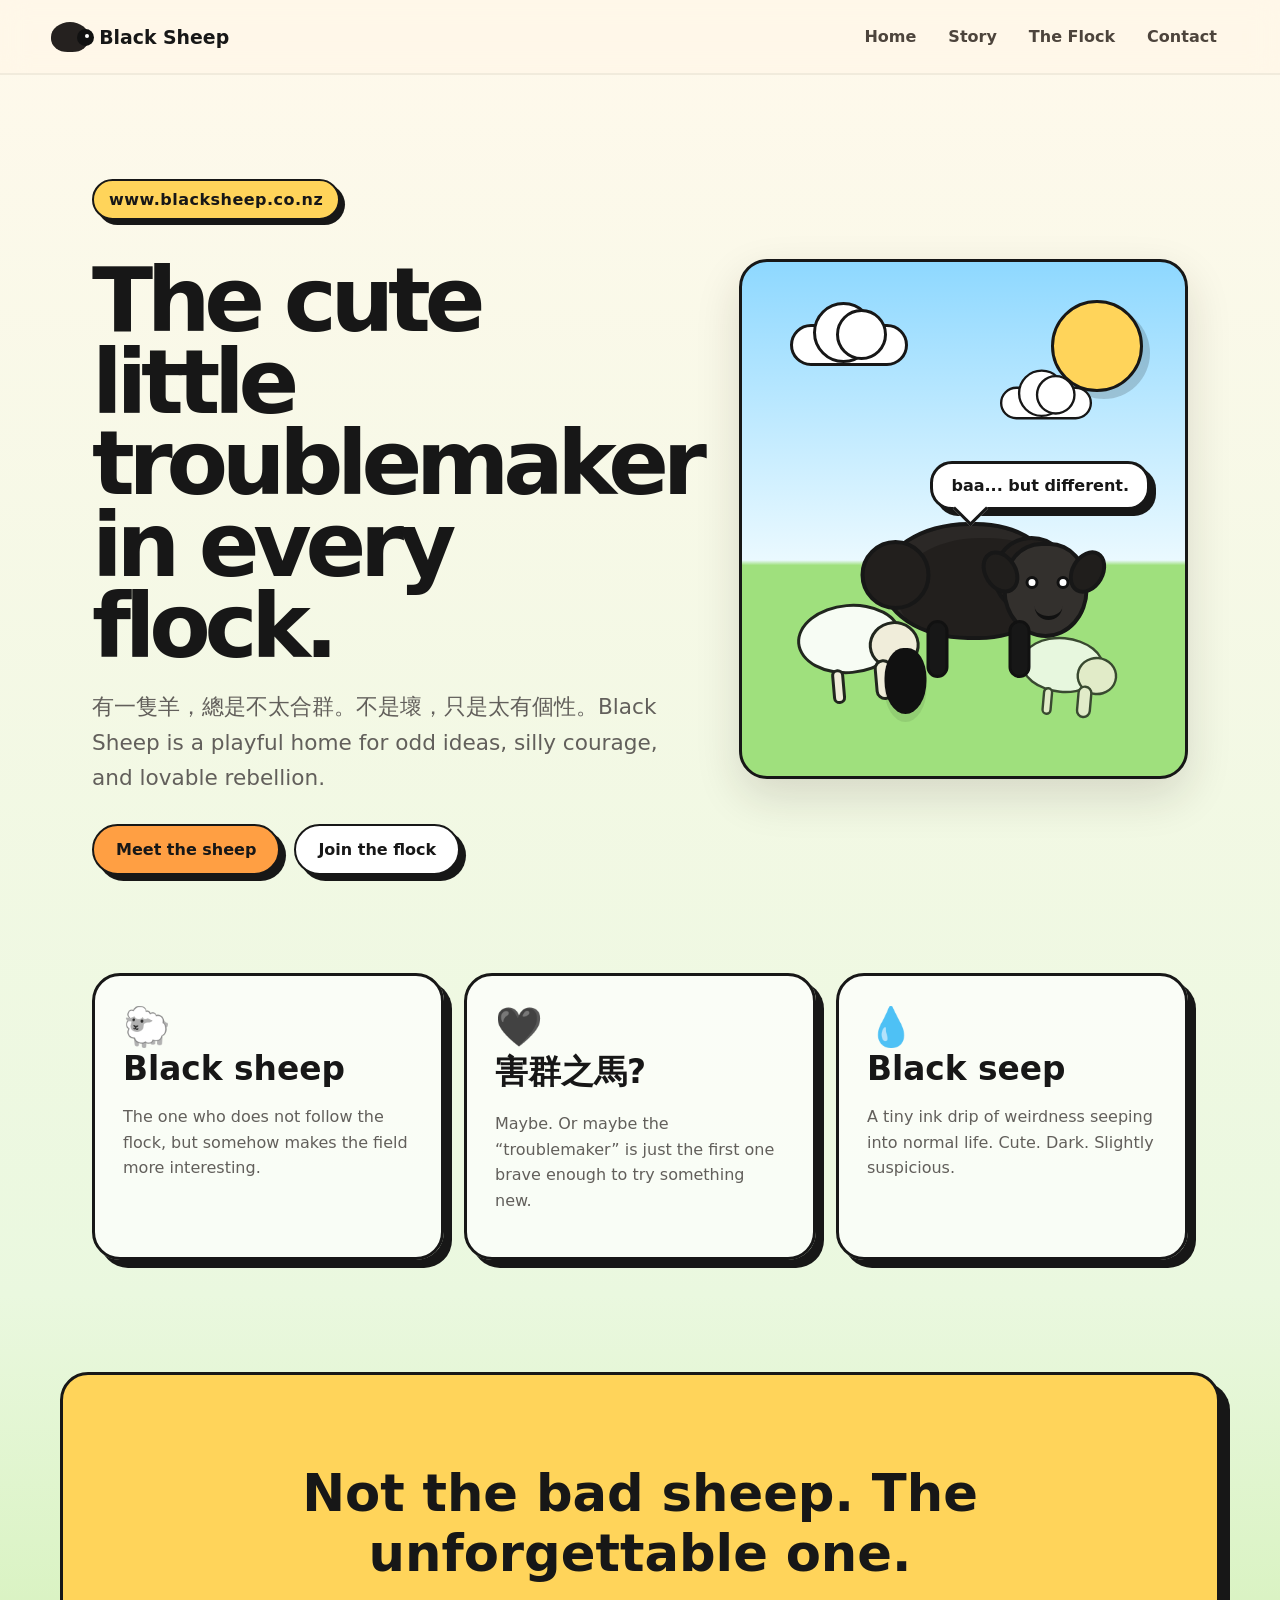
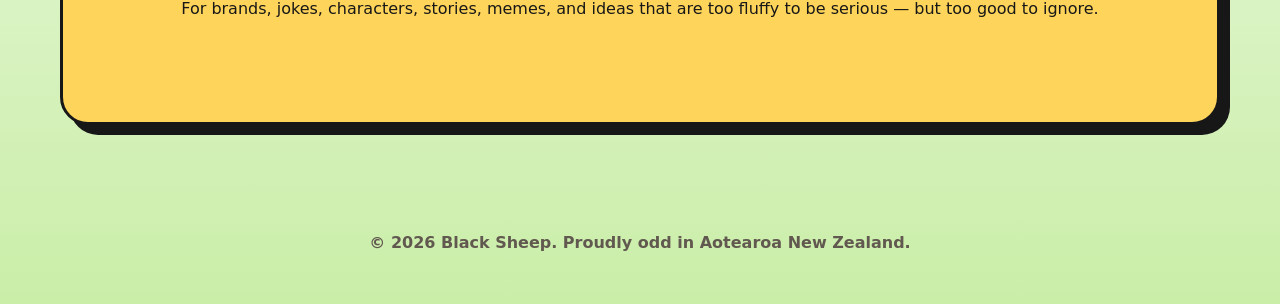
==== index.html @ a2f7b1ea "Add files via upload" ====
<!doctype html>
<html lang="en-NZ">
<head>
  <meta charset="utf-8" />
  <meta name="viewport" content="width=device-width, initial-scale=1" />
  <title>Black Sheep | Cute, Funny & Proudly Different</title>
  <meta name="description" content="Black Sheep is a cute, funny static website built around the black sheep metaphor: proudly different, slightly naughty, and impossible to ignore." />
  <link rel="canonical" href="https://www.blacksheep.co.nz/" />
  <meta property="og:title" content="Black Sheep | Proudly Different" />
  <meta property="og:description" content="A cute cartoon site about being the lovable black sheep — 有害群之馬的隱喻, but in the best way." />
  <meta property="og:type" content="website" />
  <meta property="og:url" content="https://www.blacksheep.co.nz/" />
  <link rel="stylesheet" href="assets/styles.css" />
</head>
<body>
  <header class="site-header">
    <a class="brand" href="index.html" aria-label="Black Sheep home">
      <span class="mini-sheep" aria-hidden="true"><span></span></span>
      <strong>Black Sheep</strong>
    </a>
    <nav aria-label="Main navigation">
      <a href="index.html">Home</a>
      <a href="story.html">Story</a>
      <a href="flock.html">The Flock</a>
      <a href="contact.html">Contact</a>
    </nav>
  </header>

  <main>
    <section class="hero section-wrap">
      <div class="hero-copy">
        <p class="eyebrow">www.blacksheep.co.nz</p>
        <h1>The cute little troublemaker in every flock.</h1>
        <p class="lead">有一隻羊，總是不太合群。不是壞，只是太有個性。Black Sheep is a playful home for odd ideas, silly courage, and lovable rebellion.</p>
        <div class="hero-actions">
          <a class="button primary" href="story.html">Meet the sheep</a>
          <a class="button ghost" href="flock.html">Join the flock</a>
        </div>
      </div>
      <div class="hero-art" role="img" aria-label="A cute black cartoon sheep standing proudly away from white sheep">
        <div class="sun"></div>
        <div class="cloud c1"></div>
        <div class="cloud c2"></div>
        <div class="white-sheep s1"><i></i></div>
        <div class="white-sheep s2"><i></i></div>
        <div class="black-sheep">
          <div class="wool"></div>
          <div class="face"></div>
          <div class="ear left"></div>
          <div class="ear right"></div>
          <div class="eye left"></div>
          <div class="eye right"></div>
          <div class="smile"></div>
          <div class="leg l1"></div>
          <div class="leg l2"></div>
          <div class="seep"></div>
        </div>
        <p class="speech">baa... but different.</p>
      </div>
    </section>

    <section class="section-wrap cards">
      <article class="card">
        <span class="card-icon">🐑</span>
        <h2>Black sheep</h2>
        <p>The one who does not follow the flock, but somehow makes the field more interesting.</p>
      </article>
      <article class="card">
        <span class="card-icon">🖤</span>
        <h2>害群之馬?</h2>
        <p>Maybe. Or maybe the “troublemaker” is just the first one brave enough to try something new.</p>
      </article>
      <article class="card">
        <span class="card-icon">💧</span>
        <h2>Black seep</h2>
        <p>A tiny ink drip of weirdness seeping into normal life. Cute. Dark. Slightly suspicious.</p>
      </article>
    </section>

    <section class="banner section-wrap">
      <h2>Not the bad sheep. The unforgettable one.</h2>
      <p>For brands, jokes, characters, stories, memes, and ideas that are too fluffy to be serious — but too good to ignore.</p>
    </section>
  </main>

  <footer>
    <p>© <span id="year"></span> Black Sheep. Proudly odd in Aotearoa New Zealand.</p>
  </footer>
  <script src="assets/script.js"></script>
</body>
</html>
---- assets/styles.css ----
:root{
  --ink:#171717; --muted:#625f5b; --cream:#fff7e8; --yellow:#ffd45a; --orange:#ff9f43;
  --green:#93d38a; --grass:#b7e69d; --white:#fff; --soft:#f5ead7; --black:#25211f;
  --shadow:0 18px 45px rgba(39,31,22,.14); --radius:28px;
}
*{box-sizing:border-box} body{margin:0;font-family:ui-rounded,"Avenir Next",system-ui,-apple-system,BlinkMacSystemFont,"Segoe UI",sans-serif;background:linear-gradient(#fff9ec,#eaf8df 68%,#caeea8);color:var(--ink);}
a{color:inherit;text-decoration:none}.site-header{position:sticky;top:0;z-index:10;display:flex;justify-content:space-between;align-items:center;gap:20px;padding:18px clamp(18px,4vw,56px);background:rgba(255,247,232,.86);backdrop-filter:blur(14px);border-bottom:2px solid rgba(23,23,23,.06)}
.brand{display:flex;align-items:center;gap:10px;font-size:1.18rem}.mini-sheep{width:38px;height:30px;background:var(--black);border-radius:50% 50% 44% 44%;display:inline-block;position:relative}.mini-sheep span{position:absolute;right:-5px;top:7px;width:17px;height:17px;background:#111;border-radius:50%}.mini-sheep:after{content:"";position:absolute;right:0;top:12px;width:4px;height:4px;background:white;border-radius:50%}
nav{display:flex;gap:8px;flex-wrap:wrap;justify-content:flex-end}nav a{padding:9px 12px;border-radius:999px;font-weight:700;color:#4d443c}nav a:hover{background:var(--yellow)}
.section-wrap{max-width:1160px;margin:0 auto;padding:clamp(42px,7vw,88px) clamp(18px,4vw,32px)}.hero{display:grid;grid-template-columns:1fr 1.05fr;align-items:center;gap:38px;min-height:75vh}.eyebrow{display:inline-block;background:var(--yellow);padding:9px 15px;border:2px solid var(--ink);border-radius:999px;font-weight:900;box-shadow:5px 5px 0 var(--ink);letter-spacing:.03em}h1{font-size:clamp(2.8rem,7vw,6.8rem);line-height:.91;margin:24px 0 18px;letter-spacing:-.07em}h2{font-size:clamp(1.4rem,3vw,2.05rem);margin:0 0 10px}.lead{font-size:clamp(1.1rem,2vw,1.35rem);line-height:1.65;color:var(--muted);max-width:680px}.hero-actions{display:flex;gap:14px;flex-wrap:wrap;margin-top:28px}.button{border:2px solid var(--ink);border-radius:999px;padding:14px 22px;font-weight:900;box-shadow:6px 6px 0 var(--ink);transition:.18s}.button:hover{transform:translate(2px,2px);box-shadow:3px 3px 0 var(--ink)}.primary{background:var(--orange)}.ghost{background:var(--white)}
.hero-art{position:relative;min-height:520px;background:linear-gradient(#8ed8ff,#eaf9ff 58%,#9fe07d 59%);border:3px solid var(--ink);border-radius:var(--radius);overflow:hidden;box-shadow:var(--shadow)}.sun{position:absolute;right:42px;top:38px;width:92px;height:92px;background:var(--yellow);border:3px solid var(--ink);border-radius:50%;box-shadow:7px 7px 0 rgba(23,23,23,.18)}.cloud,.cloud:before,.cloud:after{position:absolute;background:#fff;border:3px solid var(--ink);border-radius:999px}.cloud{width:118px;height:42px}.cloud:before{content:"";width:55px;height:55px;left:20px;top:-25px}.cloud:after{content:"";width:45px;height:45px;right:18px;top:-18px}.c1{left:48px;top:62px}.c2{left:245px;top:120px;transform:scale(.78)}
.black-sheep{position:absolute;left:50%;bottom:82px;transform:translateX(-45%);width:250px;height:210px;animation:bob 3s ease-in-out infinite}.wool{position:absolute;left:30px;top:38px;width:175px;height:118px;background:#221f1d;border:4px solid var(--ink);border-radius:55% 50% 48% 55%;box-shadow:inset 12px 12px 0 rgba(255,255,255,.04)}.wool:before,.wool:after{content:"";position:absolute;background:#221f1d;border:4px solid var(--ink);border-radius:50%}.wool:before{width:62px;height:62px;left:-24px;top:14px}.wool:after{width:70px;height:70px;right:-19px;top:10px}.face{position:absolute;right:12px;top:58px;width:86px;height:96px;background:#33302d;border:4px solid var(--ink);border-radius:45% 45% 50% 50%}.ear{position:absolute;width:34px;height:46px;background:#201e1c;border:4px solid var(--ink);border-radius:50%;top:65px}.ear.left{right:83px;transform:rotate(-32deg)}.ear.right{right:-4px;transform:rotate(30deg)}.eye{position:absolute;width:13px;height:13px;background:white;border:3px solid #111;border-radius:50%;top:92px}.eye.left{right:62px}.eye.right{right:31px}.smile{position:absolute;right:38px;top:122px;width:28px;height:14px;border-bottom:4px solid #111;border-radius:0 0 999px 999px}.leg{position:absolute;bottom:16px;width:22px;height:58px;background:#171717;border:3px solid #111;border-radius:999px}.l1{left:76px}.l2{left:158px}.seep{position:absolute;left:34px;bottom:-20px;width:42px;height:66px;background:#111;border-radius:50% 50% 55% 55%;filter:drop-shadow(0 8px 0 rgba(0,0,0,.08));animation:drip 2.5s ease-in-out infinite}.speech{position:absolute;right:35px;bottom:250px;background:white;border:3px solid var(--ink);border-radius:22px;padding:12px 18px;font-weight:900;box-shadow:6px 6px 0 var(--ink)}.speech:after{content:"";position:absolute;bottom:-14px;left:25px;width:22px;height:22px;background:white;border-right:3px solid var(--ink);border-bottom:3px solid var(--ink);transform:rotate(45deg)}
.white-sheep{position:absolute;bottom:102px;width:105px;height:70px;background:white;border:3px solid var(--ink);border-radius:50%;opacity:.92}.white-sheep:before{content:"";position:absolute;right:-20px;top:18px;width:45px;height:42px;background:#f7efe2;border:3px solid var(--ink);border-radius:50%}.white-sheep i,.white-sheep i:before{position:absolute;bottom:-32px;width:13px;height:35px;background:#f7efe2;border:3px solid var(--ink);border-radius:99px;content:""}.white-sheep i{left:28px}.white-sheep i:before{left:40px;bottom:-3px}.s1{left:55px;transform:rotate(-5deg)}.s2{right:70px;bottom:76px;transform:scale(.8) rotate(5deg);opacity:.75}
.cards{display:grid;grid-template-columns:repeat(3,1fr);gap:20px;padding-top:10px}.card,.panel,.profile,.contact-form{background:rgba(255,255,255,.72);border:3px solid var(--ink);border-radius:var(--radius);padding:28px;box-shadow:8px 8px 0 var(--ink)}.card-icon{font-size:2.4rem}.card p,.panel p,.profile p{color:var(--muted);line-height:1.6}.banner{margin-top:24px;margin-bottom:56px;background:var(--yellow);border:3px solid var(--ink);border-radius:var(--radius);box-shadow:10px 10px 0 var(--ink);text-align:center}.banner h2{font-size:clamp(2rem,4vw,3.8rem)}.page{min-height:70vh}.story-grid{display:grid;grid-template-columns:1fr 1fr;gap:22px}.wide{grid-column:1/-1}.dark-panel{background:#222;color:white}.dark-panel p{color:#eadfcb}.flock-grid{display:grid;grid-template-columns:repeat(4,1fr);gap:18px}.profile{text-align:center}.profile.black{background:#222;color:white}.profile.black p{color:#eee}.avatar{font-size:3.4rem;margin-bottom:12px}.contact-page{max-width:820px}.contact-form{display:grid;gap:18px;background:white}.contact-form label{font-weight:900;display:grid;gap:7px}.contact-form input,.contact-form textarea{width:100%;border:2px solid var(--ink);border-radius:16px;padding:13px 14px;font:inherit;background:#fffaf0}button{cursor:pointer;justify-self:start}footer{text-align:center;padding:36px 18px;color:#61584f;font-weight:700}
@keyframes bob{0%,100%{transform:translateX(-45%) translateY(0)}50%{transform:translateX(-45%) translateY(-10px)}}@keyframes drip{0%,100%{transform:scaleY(.85)}50%{transform:scaleY(1.05)}}
@media(max-width:860px){.hero{grid-template-columns:1fr}.hero-art{min-height:430px}nav{font-size:.92rem}.cards,.story-grid,.flock-grid{grid-template-columns:1fr}h1{letter-spacing:-.05em}.wide{grid-column:auto}.site-header{align-items:flex-start;flex-direction:column}}
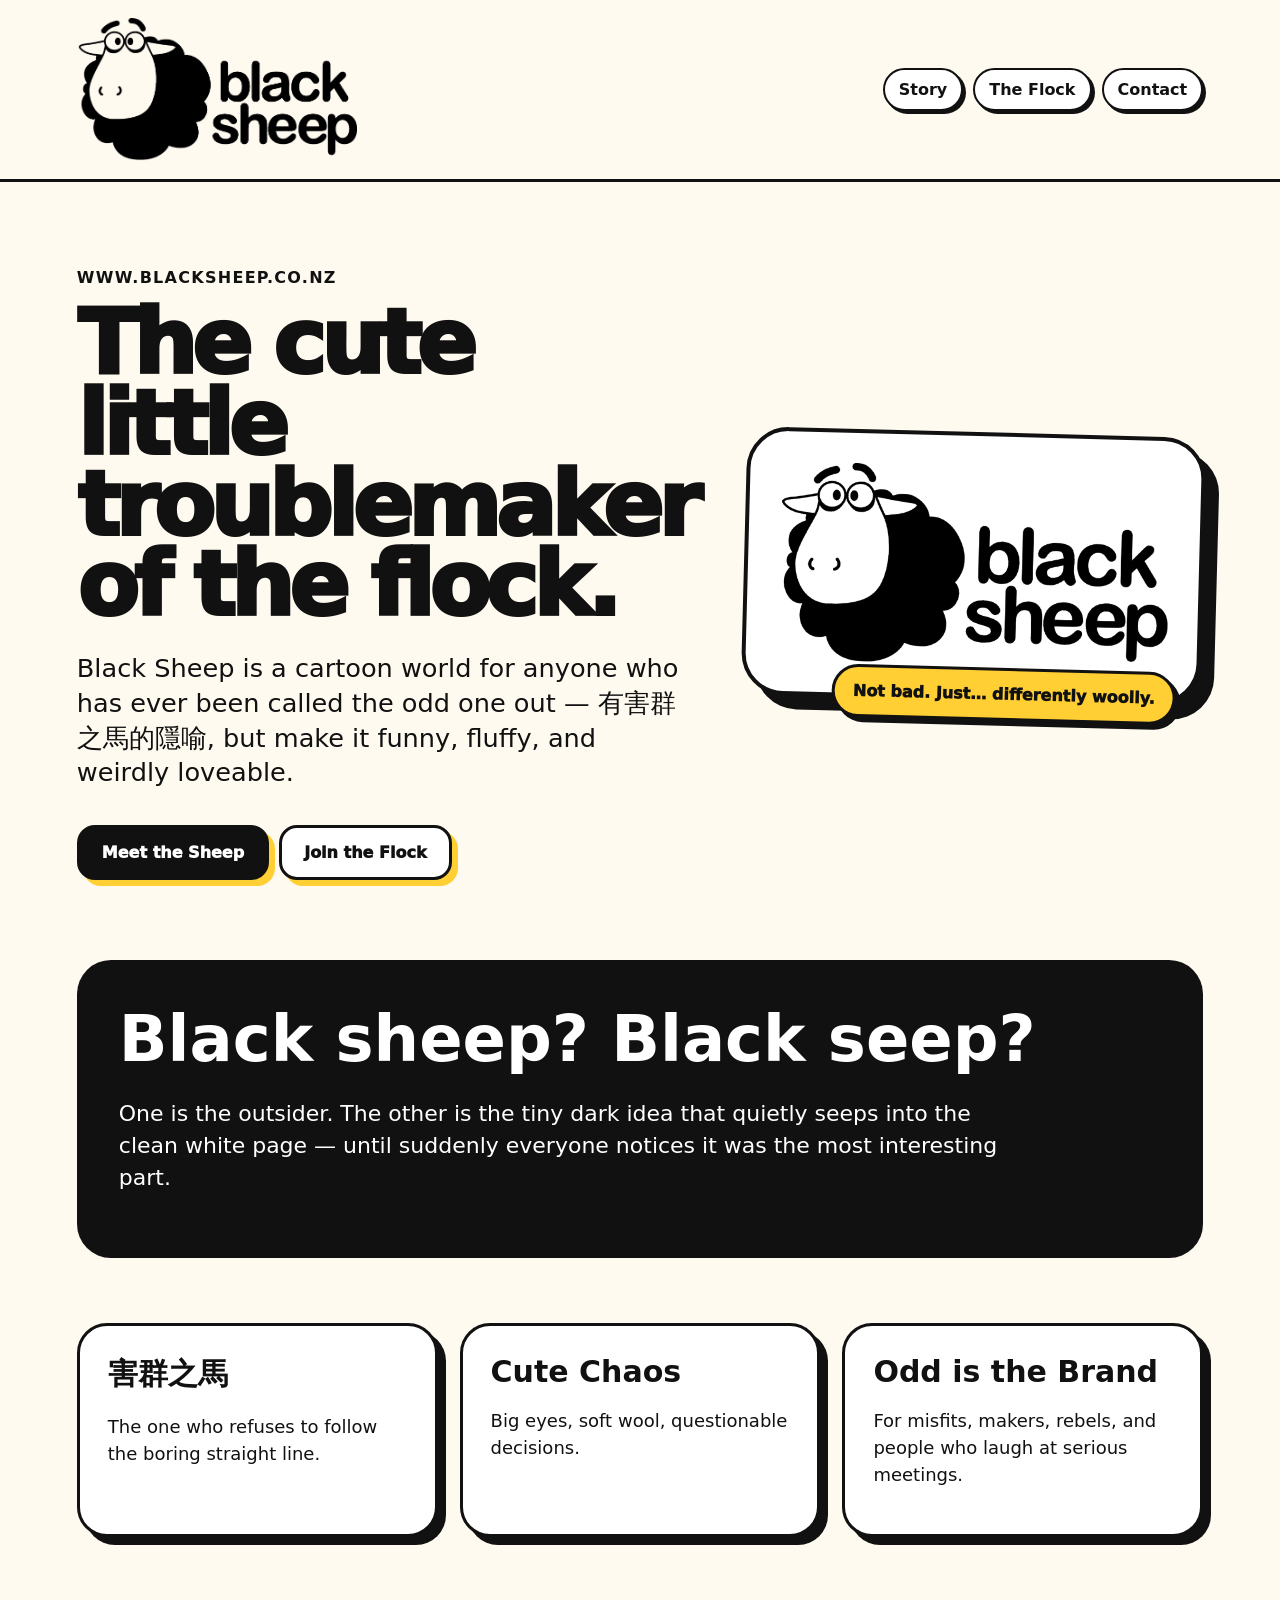
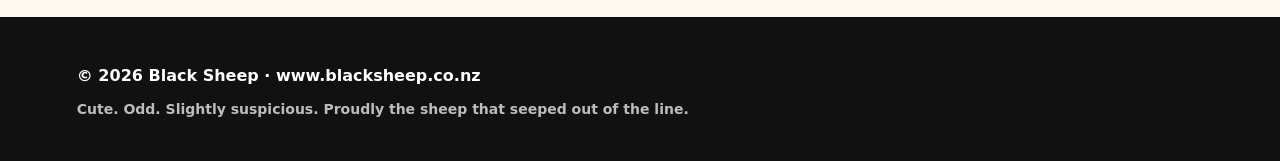
==== commit 6248892c: "Add files via upload" ====
--- a/index.html
+++ b/index.html
@@ -1,91 +1,14 @@
-<!doctype html>
-<html lang="en-NZ">
-<head>
-  <meta charset="utf-8" />
-  <meta name="viewport" content="width=device-width, initial-scale=1" />
-  <title>Black Sheep | Cute, Funny & Proudly Different</title>
-  <meta name="description" content="Black Sheep is a cute, funny static website built around the black sheep metaphor: proudly different, slightly naughty, and impossible to ignore." />
-  <link rel="canonical" href="https://www.blacksheep.co.nz/" />
-  <meta property="og:title" content="Black Sheep | Proudly Different" />
-  <meta property="og:description" content="A cute cartoon site about being the lovable black sheep — 有害群之馬的隱喻, but in the best way." />
-  <meta property="og:type" content="website" />
-  <meta property="og:url" content="https://www.blacksheep.co.nz/" />
-  <link rel="stylesheet" href="assets/styles.css" />
-</head>
-<body>
-  <header class="site-header">
-    <a class="brand" href="index.html" aria-label="Black Sheep home">
-      <span class="mini-sheep" aria-hidden="true"><span></span></span>
-      <strong>Black Sheep</strong>
-    </a>
-    <nav aria-label="Main navigation">
-      <a href="index.html">Home</a>
-      <a href="story.html">Story</a>
-      <a href="flock.html">The Flock</a>
-      <a href="contact.html">Contact</a>
-    </nav>
-  </header>
-
-  <main>
-    <section class="hero section-wrap">
-      <div class="hero-copy">
-        <p class="eyebrow">www.blacksheep.co.nz</p>
-        <h1>The cute little troublemaker in every flock.</h1>
-        <p class="lead">有一隻羊，總是不太合群。不是壞，只是太有個性。Black Sheep is a playful home for odd ideas, silly courage, and lovable rebellion.</p>
-        <div class="hero-actions">
-          <a class="button primary" href="story.html">Meet the sheep</a>
-          <a class="button ghost" href="flock.html">Join the flock</a>
-        </div>
-      </div>
-      <div class="hero-art" role="img" aria-label="A cute black cartoon sheep standing proudly away from white sheep">
-        <div class="sun"></div>
-        <div class="cloud c1"></div>
-        <div class="cloud c2"></div>
-        <div class="white-sheep s1"><i></i></div>
-        <div class="white-sheep s2"><i></i></div>
-        <div class="black-sheep">
-          <div class="wool"></div>
-          <div class="face"></div>
-          <div class="ear left"></div>
-          <div class="ear right"></div>
-          <div class="eye left"></div>
-          <div class="eye right"></div>
-          <div class="smile"></div>
-          <div class="leg l1"></div>
-          <div class="leg l2"></div>
-          <div class="seep"></div>
-        </div>
-        <p class="speech">baa... but different.</p>
-      </div>
-    </section>
-
-    <section class="section-wrap cards">
-      <article class="card">
-        <span class="card-icon">🐑</span>
-        <h2>Black sheep</h2>
-        <p>The one who does not follow the flock, but somehow makes the field more interesting.</p>
-      </article>
-      <article class="card">
-        <span class="card-icon">🖤</span>
-        <h2>害群之馬?</h2>
-        <p>Maybe. Or maybe the “troublemaker” is just the first one brave enough to try something new.</p>
-      </article>
-      <article class="card">
-        <span class="card-icon">💧</span>
-        <h2>Black seep</h2>
-        <p>A tiny ink drip of weirdness seeping into normal life. Cute. Dark. Slightly suspicious.</p>
-      </article>
-    </section>
-
-    <section class="banner section-wrap">
-      <h2>Not the bad sheep. The unforgettable one.</h2>
-      <p>For brands, jokes, characters, stories, memes, and ideas that are too fluffy to be serious — but too good to ignore.</p>
-    </section>
-  </main>
-
-  <footer>
-    <p>© <span id="year"></span> Black Sheep. Proudly odd in Aotearoa New Zealand.</p>
-  </footer>
-  <script src="assets/script.js"></script>
-</body>
-</html>
+<!doctype html><html lang="en-NZ"><head><meta charset="utf-8"><meta name="viewport" content="width=device-width,initial-scale=1"><title>Home | Black Sheep</title><meta name="description" content="A cute funny cartoon Black Sheep website with black sheep and black seep metaphors."><link rel="icon" href="assets/favicon.png"><link rel="stylesheet" href="assets/styles.css"></head><body><header class="site-header">
+  <a class="brand" href="index.html" aria-label="Black Sheep home"><img src="assets/black-sheep-logo.png" alt="Black Sheep logo"></a>
+  <nav><a href="story.html">Story</a><a href="flock.html">The Flock</a><a href="contact.html">Contact</a></nav>
+</header><main><section class="hero">
+  <div class="hero-copy">
+    <p class="eyebrow">www.blacksheep.co.nz</p>
+    <h1>The cute little troublemaker of the flock.</h1>
+    <p class="lead">Black Sheep is a cartoon world for anyone who has ever been called the odd one out — 有害群之馬的隱喻, but make it funny, fluffy, and weirdly loveable.</p>
+    <div class="cta-row"><a class="button" href="story.html">Meet the Sheep</a><a class="button ghost" href="flock.html">Join the Flock</a></div>
+  </div>
+  <div class="hero-card"><img src="assets/black-sheep-logo.png" alt="Black Sheep cartoon logo"><div class="bubble">Not bad. Just… differently woolly.</div></div>
+</section>
+<section class="pun-panel"><h2>Black sheep? Black seep?</h2><p>One is the outsider. The other is the tiny dark idea that quietly seeps into the clean white page — until suddenly everyone notices it was the most interesting part.</p></section>
+<section class="cards"><article><h3>害群之馬</h3><p>The one who refuses to follow the boring straight line.</p></article><article><h3>Cute Chaos</h3><p>Big eyes, soft wool, questionable decisions.</p></article><article><h3>Odd is the Brand</h3><p>For misfits, makers, rebels, and people who laugh at serious meetings.</p></article></section></main><footer class="site-footer"><p>© 2026 Black Sheep · www.blacksheep.co.nz</p><p class="tiny">Cute. Odd. Slightly suspicious. Proudly the sheep that seeped out of the line.</p></footer><script src="assets/script.js"></script></body></html>
--- a/assets/styles.css
+++ b/assets/styles.css
@@ -1,16 +1 @@
-:root{
-  --ink:#171717; --muted:#625f5b; --cream:#fff7e8; --yellow:#ffd45a; --orange:#ff9f43;
-  --green:#93d38a; --grass:#b7e69d; --white:#fff; --soft:#f5ead7; --black:#25211f;
-  --shadow:0 18px 45px rgba(39,31,22,.14); --radius:28px;
-}
-*{box-sizing:border-box} body{margin:0;font-family:ui-rounded,"Avenir Next",system-ui,-apple-system,BlinkMacSystemFont,"Segoe UI",sans-serif;background:linear-gradient(#fff9ec,#eaf8df 68%,#caeea8);color:var(--ink);}
-a{color:inherit;text-decoration:none}.site-header{position:sticky;top:0;z-index:10;display:flex;justify-content:space-between;align-items:center;gap:20px;padding:18px clamp(18px,4vw,56px);background:rgba(255,247,232,.86);backdrop-filter:blur(14px);border-bottom:2px solid rgba(23,23,23,.06)}
-.brand{display:flex;align-items:center;gap:10px;font-size:1.18rem}.mini-sheep{width:38px;height:30px;background:var(--black);border-radius:50% 50% 44% 44%;display:inline-block;position:relative}.mini-sheep span{position:absolute;right:-5px;top:7px;width:17px;height:17px;background:#111;border-radius:50%}.mini-sheep:after{content:"";position:absolute;right:0;top:12px;width:4px;height:4px;background:white;border-radius:50%}
-nav{display:flex;gap:8px;flex-wrap:wrap;justify-content:flex-end}nav a{padding:9px 12px;border-radius:999px;font-weight:700;color:#4d443c}nav a:hover{background:var(--yellow)}
-.section-wrap{max-width:1160px;margin:0 auto;padding:clamp(42px,7vw,88px) clamp(18px,4vw,32px)}.hero{display:grid;grid-template-columns:1fr 1.05fr;align-items:center;gap:38px;min-height:75vh}.eyebrow{display:inline-block;background:var(--yellow);padding:9px 15px;border:2px solid var(--ink);border-radius:999px;font-weight:900;box-shadow:5px 5px 0 var(--ink);letter-spacing:.03em}h1{font-size:clamp(2.8rem,7vw,6.8rem);line-height:.91;margin:24px 0 18px;letter-spacing:-.07em}h2{font-size:clamp(1.4rem,3vw,2.05rem);margin:0 0 10px}.lead{font-size:clamp(1.1rem,2vw,1.35rem);line-height:1.65;color:var(--muted);max-width:680px}.hero-actions{display:flex;gap:14px;flex-wrap:wrap;margin-top:28px}.button{border:2px solid var(--ink);border-radius:999px;padding:14px 22px;font-weight:900;box-shadow:6px 6px 0 var(--ink);transition:.18s}.button:hover{transform:translate(2px,2px);box-shadow:3px 3px 0 var(--ink)}.primary{background:var(--orange)}.ghost{background:var(--white)}
-.hero-art{position:relative;min-height:520px;background:linear-gradient(#8ed8ff,#eaf9ff 58%,#9fe07d 59%);border:3px solid var(--ink);border-radius:var(--radius);overflow:hidden;box-shadow:var(--shadow)}.sun{position:absolute;right:42px;top:38px;width:92px;height:92px;background:var(--yellow);border:3px solid var(--ink);border-radius:50%;box-shadow:7px 7px 0 rgba(23,23,23,.18)}.cloud,.cloud:before,.cloud:after{position:absolute;background:#fff;border:3px solid var(--ink);border-radius:999px}.cloud{width:118px;height:42px}.cloud:before{content:"";width:55px;height:55px;left:20px;top:-25px}.cloud:after{content:"";width:45px;height:45px;right:18px;top:-18px}.c1{left:48px;top:62px}.c2{left:245px;top:120px;transform:scale(.78)}
-.black-sheep{position:absolute;left:50%;bottom:82px;transform:translateX(-45%);width:250px;height:210px;animation:bob 3s ease-in-out infinite}.wool{position:absolute;left:30px;top:38px;width:175px;height:118px;background:#221f1d;border:4px solid var(--ink);border-radius:55% 50% 48% 55%;box-shadow:inset 12px 12px 0 rgba(255,255,255,.04)}.wool:before,.wool:after{content:"";position:absolute;background:#221f1d;border:4px solid var(--ink);border-radius:50%}.wool:before{width:62px;height:62px;left:-24px;top:14px}.wool:after{width:70px;height:70px;right:-19px;top:10px}.face{position:absolute;right:12px;top:58px;width:86px;height:96px;background:#33302d;border:4px solid var(--ink);border-radius:45% 45% 50% 50%}.ear{position:absolute;width:34px;height:46px;background:#201e1c;border:4px solid var(--ink);border-radius:50%;top:65px}.ear.left{right:83px;transform:rotate(-32deg)}.ear.right{right:-4px;transform:rotate(30deg)}.eye{position:absolute;width:13px;height:13px;background:white;border:3px solid #111;border-radius:50%;top:92px}.eye.left{right:62px}.eye.right{right:31px}.smile{position:absolute;right:38px;top:122px;width:28px;height:14px;border-bottom:4px solid #111;border-radius:0 0 999px 999px}.leg{position:absolute;bottom:16px;width:22px;height:58px;background:#171717;border:3px solid #111;border-radius:999px}.l1{left:76px}.l2{left:158px}.seep{position:absolute;left:34px;bottom:-20px;width:42px;height:66px;background:#111;border-radius:50% 50% 55% 55%;filter:drop-shadow(0 8px 0 rgba(0,0,0,.08));animation:drip 2.5s ease-in-out infinite}.speech{position:absolute;right:35px;bottom:250px;background:white;border:3px solid var(--ink);border-radius:22px;padding:12px 18px;font-weight:900;box-shadow:6px 6px 0 var(--ink)}.speech:after{content:"";position:absolute;bottom:-14px;left:25px;width:22px;height:22px;background:white;border-right:3px solid var(--ink);border-bottom:3px solid var(--ink);transform:rotate(45deg)}
-.white-sheep{position:absolute;bottom:102px;width:105px;height:70px;background:white;border:3px solid var(--ink);border-radius:50%;opacity:.92}.white-sheep:before{content:"";position:absolute;right:-20px;top:18px;width:45px;height:42px;background:#f7efe2;border:3px solid var(--ink);border-radius:50%}.white-sheep i,.white-sheep i:before{position:absolute;bottom:-32px;width:13px;height:35px;background:#f7efe2;border:3px solid var(--ink);border-radius:99px;content:""}.white-sheep i{left:28px}.white-sheep i:before{left:40px;bottom:-3px}.s1{left:55px;transform:rotate(-5deg)}.s2{right:70px;bottom:76px;transform:scale(.8) rotate(5deg);opacity:.75}
-.cards{display:grid;grid-template-columns:repeat(3,1fr);gap:20px;padding-top:10px}.card,.panel,.profile,.contact-form{background:rgba(255,255,255,.72);border:3px solid var(--ink);border-radius:var(--radius);padding:28px;box-shadow:8px 8px 0 var(--ink)}.card-icon{font-size:2.4rem}.card p,.panel p,.profile p{color:var(--muted);line-height:1.6}.banner{margin-top:24px;margin-bottom:56px;background:var(--yellow);border:3px solid var(--ink);border-radius:var(--radius);box-shadow:10px 10px 0 var(--ink);text-align:center}.banner h2{font-size:clamp(2rem,4vw,3.8rem)}.page{min-height:70vh}.story-grid{display:grid;grid-template-columns:1fr 1fr;gap:22px}.wide{grid-column:1/-1}.dark-panel{background:#222;color:white}.dark-panel p{color:#eadfcb}.flock-grid{display:grid;grid-template-columns:repeat(4,1fr);gap:18px}.profile{text-align:center}.profile.black{background:#222;color:white}.profile.black p{color:#eee}.avatar{font-size:3.4rem;margin-bottom:12px}.contact-page{max-width:820px}.contact-form{display:grid;gap:18px;background:white}.contact-form label{font-weight:900;display:grid;gap:7px}.contact-form input,.contact-form textarea{width:100%;border:2px solid var(--ink);border-radius:16px;padding:13px 14px;font:inherit;background:#fffaf0}button{cursor:pointer;justify-self:start}footer{text-align:center;padding:36px 18px;color:#61584f;font-weight:700}
-@keyframes bob{0%,100%{transform:translateX(-45%) translateY(0)}50%{transform:translateX(-45%) translateY(-10px)}}@keyframes drip{0%,100%{transform:scaleY(.85)}50%{transform:scaleY(1.05)}}
-@media(max-width:860px){.hero{grid-template-columns:1fr}.hero-art{min-height:430px}nav{font-size:.92rem}.cards,.story-grid,.flock-grid{grid-template-columns:1fr}h1{letter-spacing:-.05em}.wide{grid-column:auto}.site-header{align-items:flex-start;flex-direction:column}}
+*{box-sizing:border-box}body{margin:0;font-family:Inter,ui-sans-serif,system-ui,-apple-system,BlinkMacSystemFont,"Segoe UI",sans-serif;background:#fffaf0;color:#111}a{color:inherit}.site-header{position:sticky;top:0;z-index:10;display:flex;justify-content:space-between;align-items:center;padding:18px 6vw;background:rgba(255,250,240,.86);backdrop-filter:blur(10px);border-bottom:3px solid #111}.brand img{width:min(280px,52vw);display:block}nav{display:flex;gap:10px;flex-wrap:wrap}nav a{font-weight:900;text-decoration:none;padding:10px 14px;border:2px solid #111;border-radius:999px;background:#fff;box-shadow:3px 3px 0 #111}main{overflow:hidden}.hero{display:grid;grid-template-columns:1fr 1fr;gap:48px;align-items:center;padding:70px 6vw 50px}.eyebrow{font-weight:900;letter-spacing:.08em;text-transform:uppercase}.hero h1,.subhero h1{font-size:clamp(44px,7vw,96px);line-height:.9;margin:12px 0;font-weight:1000;letter-spacing:-.06em}.lead,.subhero p{font-size:clamp(18px,2vw,26px);line-height:1.35;max-width:760px}.button{display:inline-block;margin:10px 10px 0 0;padding:15px 22px;border:3px solid #111;border-radius:18px;background:#111;color:#fff;text-decoration:none;font-weight:950;box-shadow:6px 6px 0 #ffcf33}.button.ghost{background:#fff;color:#111}.hero-card{position:relative;padding:30px;border:4px solid #111;border-radius:42px;background:#fff;box-shadow:14px 14px 0 #111;transform:rotate(1.5deg)}.hero-card img,.story-grid img,.contact-card img{width:100%;height:auto;display:block}.bubble{position:absolute;right:20px;bottom:-24px;background:#ffcf33;border:3px solid #111;border-radius:999px;padding:14px 18px;font-weight:950;box-shadow:5px 5px 0 #111}.pun-panel{margin:30px 6vw;padding:42px;border-radius:34px;background:#111;color:#fff}.pun-panel h2{font-size:clamp(34px,5vw,68px);margin:0 0 10px}.pun-panel p{font-size:22px;line-height:1.45;max-width:900px}.cards{display:grid;grid-template-columns:repeat(3,1fr);gap:22px;padding:35px 6vw 80px}.cards article,.contact-card,.story-grid{border:3px solid #111;border-radius:30px;background:#fff;padding:28px;box-shadow:8px 8px 0 #111}.cards h3{font-size:30px;margin:0 0 10px}.cards p,.story-grid p,.contact-card p{font-size:18px;line-height:1.5}.subhero{padding:58px 6vw 20px}.story-grid,.contact-card{display:grid;grid-template-columns:1.1fr .9fr;gap:36px;align-items:center;margin:30px 6vw 80px}.story-grid img,.contact-card img{max-width:420px;margin:auto}.flock{padding-top:20px}.site-footer{border-top:3px solid #111;background:#111;color:#fff;padding:30px 6vw;font-weight:800}.tiny{opacity:.72;font-size:14px}@media(max-width:850px){.site-header,.hero,.story-grid,.contact-card{grid-template-columns:1fr;display:grid}.site-header{position:relative}.hero{padding-top:38px}.cards{grid-template-columns:1fr}.hero-card{box-shadow:8px 8px 0 #111}.bubble{position:static;margin-top:16px;display:inline-block}nav a{font-size:14px;padding:8px 10px}}
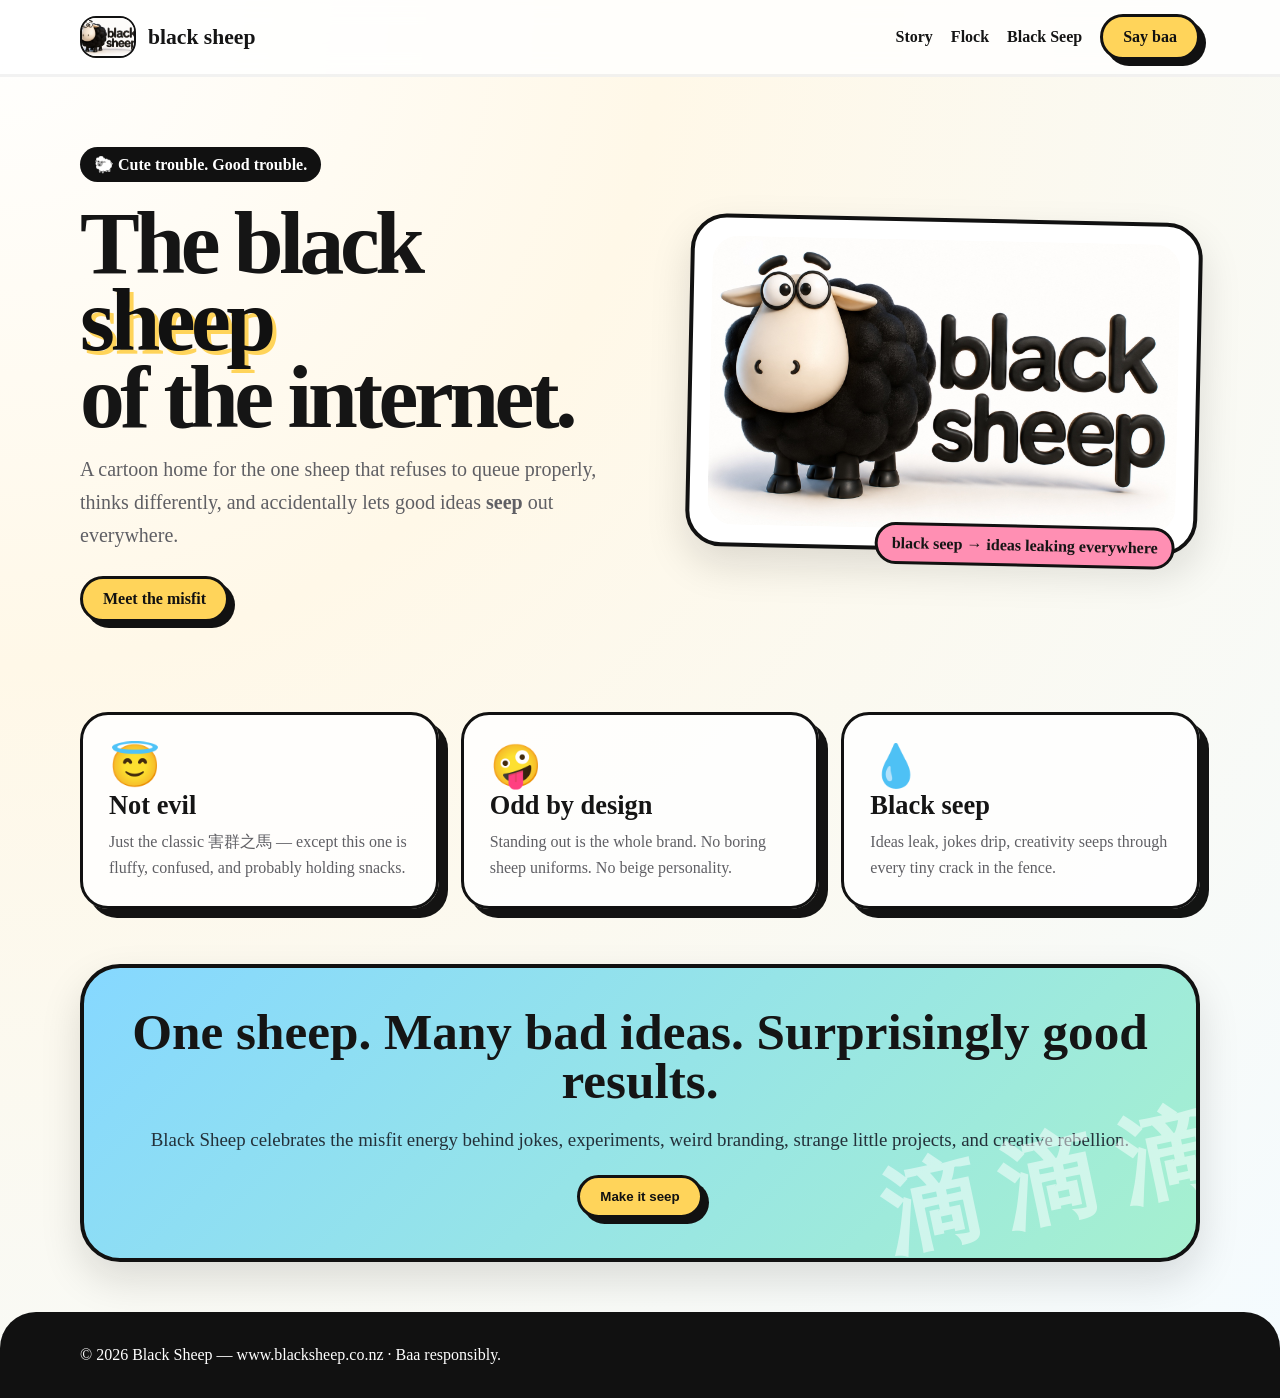
==== commit 2aff5b94: "Add files via upload" ====
--- a/index.html
+++ b/index.html
@@ -1,14 +1 @@
-<!doctype html><html lang="en-NZ"><head><meta charset="utf-8"><meta name="viewport" content="width=device-width,initial-scale=1"><title>Home | Black Sheep</title><meta name="description" content="A cute funny cartoon Black Sheep website with black sheep and black seep metaphors."><link rel="icon" href="assets/favicon.png"><link rel="stylesheet" href="assets/styles.css"></head><body><header class="site-header">
-  <a class="brand" href="index.html" aria-label="Black Sheep home"><img src="assets/black-sheep-logo.png" alt="Black Sheep logo"></a>
-  <nav><a href="story.html">Story</a><a href="flock.html">The Flock</a><a href="contact.html">Contact</a></nav>
-</header><main><section class="hero">
-  <div class="hero-copy">
-    <p class="eyebrow">www.blacksheep.co.nz</p>
-    <h1>The cute little troublemaker of the flock.</h1>
-    <p class="lead">Black Sheep is a cartoon world for anyone who has ever been called the odd one out — 有害群之馬的隱喻, but make it funny, fluffy, and weirdly loveable.</p>
-    <div class="cta-row"><a class="button" href="story.html">Meet the Sheep</a><a class="button ghost" href="flock.html">Join the Flock</a></div>
-  </div>
-  <div class="hero-card"><img src="assets/black-sheep-logo.png" alt="Black Sheep cartoon logo"><div class="bubble">Not bad. Just… differently woolly.</div></div>
-</section>
-<section class="pun-panel"><h2>Black sheep? Black seep?</h2><p>One is the outsider. The other is the tiny dark idea that quietly seeps into the clean white page — until suddenly everyone notices it was the most interesting part.</p></section>
-<section class="cards"><article><h3>害群之馬</h3><p>The one who refuses to follow the boring straight line.</p></article><article><h3>Cute Chaos</h3><p>Big eyes, soft wool, questionable decisions.</p></article><article><h3>Odd is the Brand</h3><p>For misfits, makers, rebels, and people who laugh at serious meetings.</p></article></section></main><footer class="site-footer"><p>© 2026 Black Sheep · www.blacksheep.co.nz</p><p class="tiny">Cute. Odd. Slightly suspicious. Proudly the sheep that seeped out of the line.</p></footer><script src="assets/script.js"></script></body></html>+<!doctype html><html lang="en-NZ"><head><meta charset="utf-8"><meta name="viewport" content="width=device-width,initial-scale=1"><title>Black Sheep | Cute Cartoon Mischief</title><meta name="description" content="Black Sheep is a cute, funny cartoon site for the odd one out, the harmless troublemaker, and ideas that seep out in unexpected ways."><link rel="preconnect" href="https://fonts.googleapis.com"><link rel="preconnect" href="https://fonts.gstatic.com" crossorigin><link href="https://fonts.googleapis.com/css2?family=Baloo+2:wght@600;700;800&family=Nunito:wght@500;700;900&display=swap" rel="stylesheet"><link rel="stylesheet" href="assets/css/style.css"></head><body><header><div class="wrap"><nav><a class="brand" href="index.html"><img src="assets/images/blacksheep-3d.jpeg" alt="Black Sheep logo">black sheep</a><div class="links"><a href="story.html">Story</a><a href="flock.html">Flock</a><a href="seep.html">Black Seep</a><a class="button" href="contact.html">Say baa</a></div></nav></div></header><main class="wrap"><section class="hero"><div><span class="eyebrow">🐑 Cute trouble. Good trouble.</span><h1>The black <span>sheep</span> of the internet.</h1><p>A cartoon home for the one sheep that refuses to queue properly, thinks differently, and accidentally lets good ideas <strong>seep</strong> out everywhere.</p><a class="button" href="story.html">Meet the misfit</a></div><div class="hero-card"><img src="assets/images/blacksheep-3d.jpeg" alt="3D cartoon black sheep mascot and wordmark"></div></section><section class="grid"><article class="card"><div class="icon">😇</div><h3>Not evil</h3><p>Just the classic 害群之馬 — except this one is fluffy, confused, and probably holding snacks.</p></article><article class="card"><div class="icon">🤪</div><h3>Odd by design</h3><p>Standing out is the whole brand. No boring sheep uniforms. No beige personality.</p></article><article class="card"><div class="icon">💧</div><h3>Black seep</h3><p>Ideas leak, jokes drip, creativity seeps through every tiny crack in the fence.</p></article></section><section class="section seep"><h2>One sheep. Many bad ideas. Surprisingly good results.</h2><p>Black Sheep celebrates the misfit energy behind jokes, experiments, weird branding, strange little projects, and creative rebellion.</p><button class="button" data-baa>Make it seep</button></section></main><footer><div class="wrap">© 2026 Black Sheep — www.blacksheep.co.nz · Baa responsibly.</div></footer><script src="assets/js/main.js"></script></body></html>
--- a/assets/css/style.css
+++ b/assets/css/style.css
@@ -0,0 +1 @@
+:root{--ink:#151515;--muted:#5f5f64;--cream:#fff8e8;--white:#fff;--yellow:#ffd45a;--pink:#ff8fb3;--blue:#86d8ff;--mint:#a6f0cf;--shadow:0 18px 40px rgba(18,18,18,.13);--radius:28px}*{box-sizing:border-box}body{margin:0;font-family:Baloo 2, Nunito, system-ui, -apple-system, Segoe UI, sans-serif;color:var(--ink);background:radial-gradient(circle at top left,#fff 0,#fff8e8 35%,#f4fbff 100%);overflow-x:hidden}.wrap{width:min(1120px,92vw);margin:auto}header{position:sticky;top:0;z-index:10;background:rgba(255,255,255,.8);backdrop-filter:blur(14px);border-bottom:3px solid rgba(0,0,0,.05)}nav{display:flex;align-items:center;justify-content:space-between;padding:14px 0}.brand{display:flex;align-items:center;gap:12px;text-decoration:none;color:var(--ink);font-weight:900;font-size:1.35rem}.brand img{width:56px;height:42px;object-fit:cover;border-radius:16px;border:2px solid #111}.links{display:flex;gap:18px;align-items:center}.links a{color:var(--ink);text-decoration:none;font-weight:800}.button,.links .button{display:inline-block;border:3px solid #111;background:var(--yellow);color:#111;border-radius:999px;padding:11px 20px;font-weight:900;text-decoration:none;box-shadow:6px 6px 0 #111;transition:.18s}.button:hover{transform:translate(-2px,-2px);box-shadow:8px 8px 0 #111}.hero{padding:70px 0 35px;display:grid;grid-template-columns:1.05fr .95fr;gap:42px;align-items:center}.eyebrow{display:inline-flex;gap:8px;align-items:center;background:#111;color:#fff;border-radius:999px;padding:8px 14px;font-weight:900}.hero h1{font-size:clamp(3rem,7vw,6.8rem);line-height:.86;margin:22px 0 18px;letter-spacing:-.05em}.hero h1 span{display:block;color:#111;text-shadow:4px 4px 0 var(--yellow)}.hero p{font-size:1.25rem;color:var(--muted);line-height:1.65;margin:0 0 24px}.hero-card{background:#fff;border:4px solid #111;border-radius:36px;padding:18px;box-shadow:var(--shadow);transform:rotate(1.2deg);position:relative}.hero-card:after{content:'black seep → ideas leaking everywhere';position:absolute;right:18px;bottom:-18px;background:var(--pink);border:3px solid #111;border-radius:999px;padding:9px 14px;font-weight:900}.hero-card img{width:100%;display:block;border-radius:26px}.grid{display:grid;grid-template-columns:repeat(3,1fr);gap:22px;padding:55px 0}.card{background:rgba(255,255,255,.86);border:3px solid #111;border-radius:var(--radius);padding:26px;box-shadow:9px 9px 0 rgba(0,0,0,.92)}.card h3{font-size:1.65rem;margin:0 0 8px}.card p{color:var(--muted);line-height:1.6;margin:0}.icon{font-size:2.6rem}.section{padding:55px 0}.split{display:grid;grid-template-columns:.85fr 1.15fr;gap:26px;align-items:center}.bubble{background:#111;color:#fff;border-radius:34px;padding:34px;position:relative}.bubble h2,.section h2{font-size:clamp(2.2rem,4vw,4rem);line-height:.95;margin:0 0 16px}.bubble p{font-size:1.12rem;line-height:1.75;color:#f2f2f2}.list{display:grid;gap:14px}.list div{background:#fff;border:3px solid #111;border-radius:22px;padding:18px;font-weight:850}.seep{background:linear-gradient(135deg,var(--blue),var(--mint));border:4px solid #111;border-radius:40px;padding:40px;text-align:center;box-shadow:var(--shadow);position:relative;overflow:hidden}.seep:before{content:'滴 滴 滴';position:absolute;inset:auto -20px 10px auto;font-size:6rem;font-weight:900;color:rgba(255,255,255,.5);transform:rotate(-12deg)}.seep p{font-size:1.18rem;color:#24313a;line-height:1.65}.gallery{display:grid;grid-template-columns:repeat(4,1fr);gap:16px}.tile{aspect-ratio:1;background:#fff;border:3px solid #111;border-radius:26px;display:grid;place-items:center;font-size:3rem;box-shadow:6px 6px 0 #111}.contact{background:#fff;border:4px solid #111;border-radius:40px;padding:36px;box-shadow:var(--shadow);display:grid;gap:14px}input,textarea{width:100%;border:3px solid #111;border-radius:18px;padding:15px;font:inherit;background:#fffdf7}footer{margin-top:50px;background:#111;color:#fff;padding:34px 0;border-top-left-radius:36px;border-top-right-radius:36px}footer a{color:var(--yellow)}@media(max-width:800px){.hero,.split{grid-template-columns:1fr}.links{display:none}.grid,.gallery{grid-template-columns:1fr}.hero-card:after{position:static;display:block;margin-top:10px;text-align:center}.hero{padding-top:38px}}
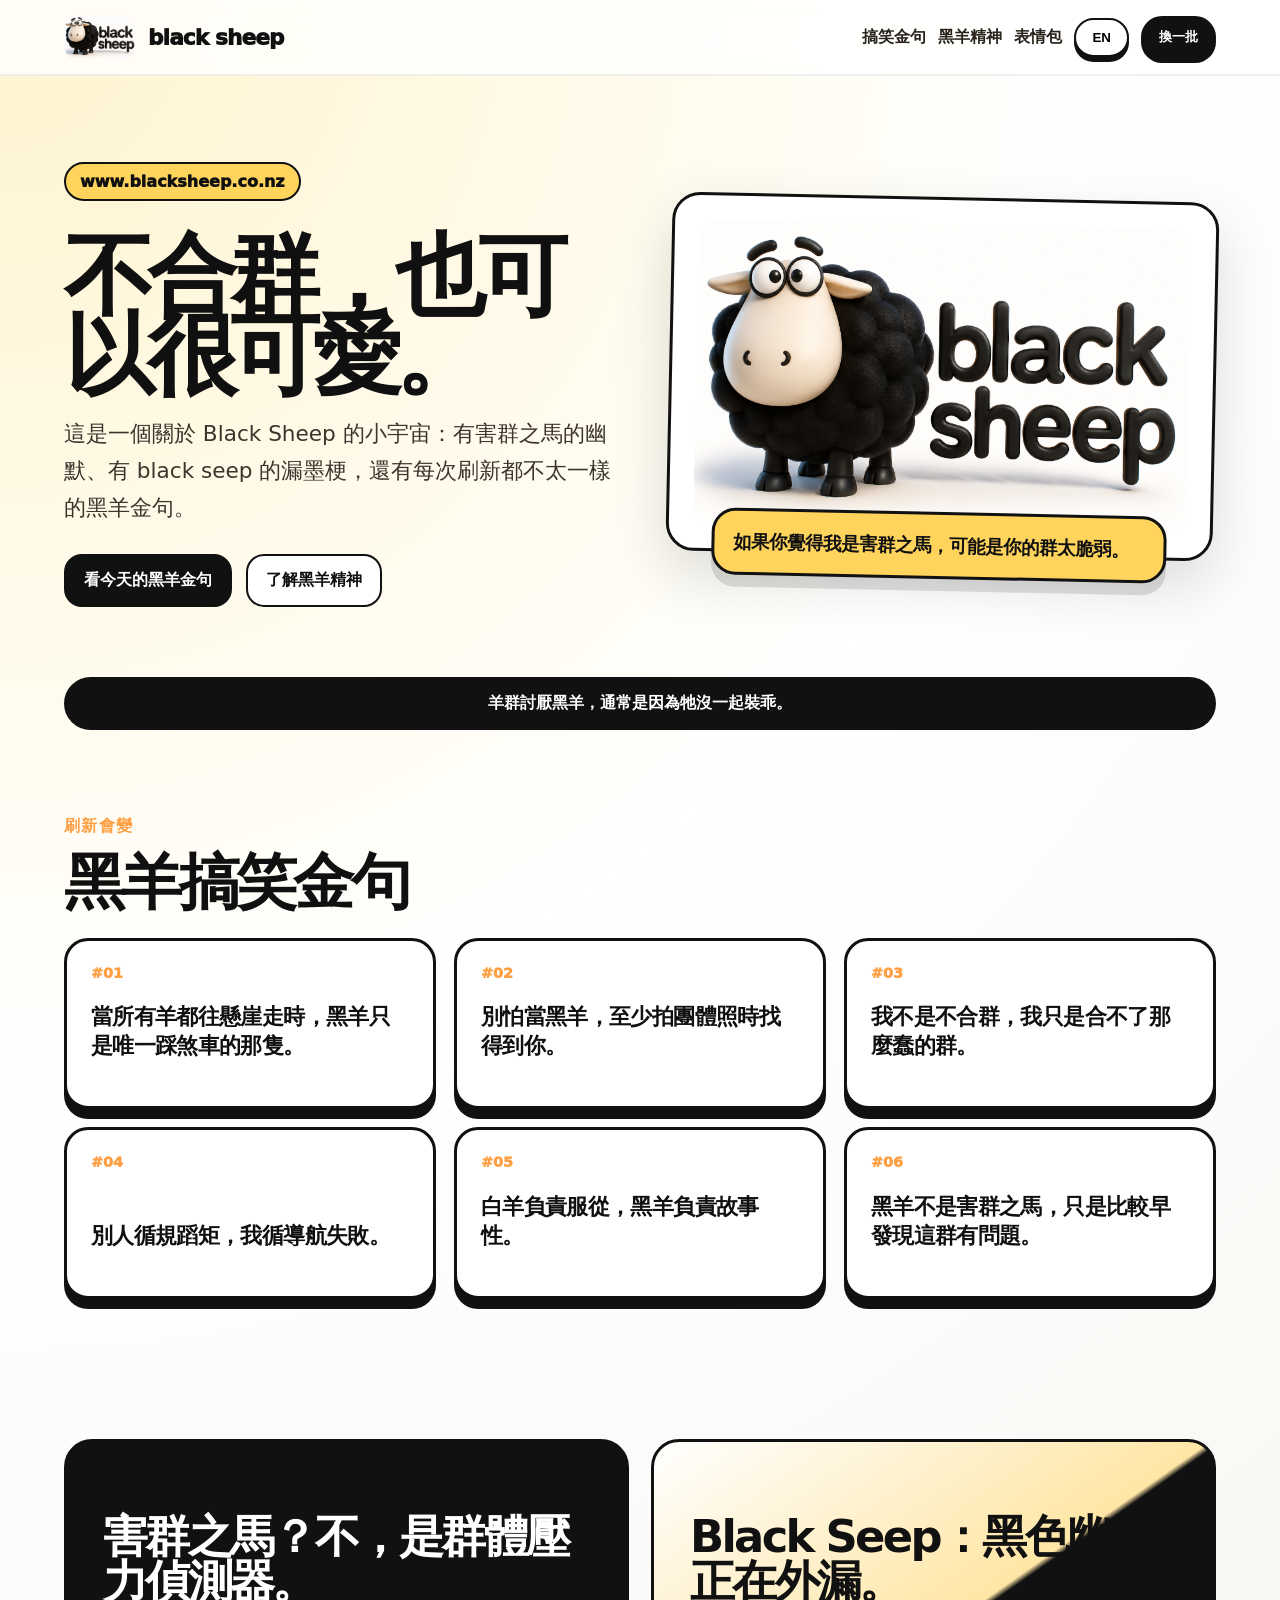
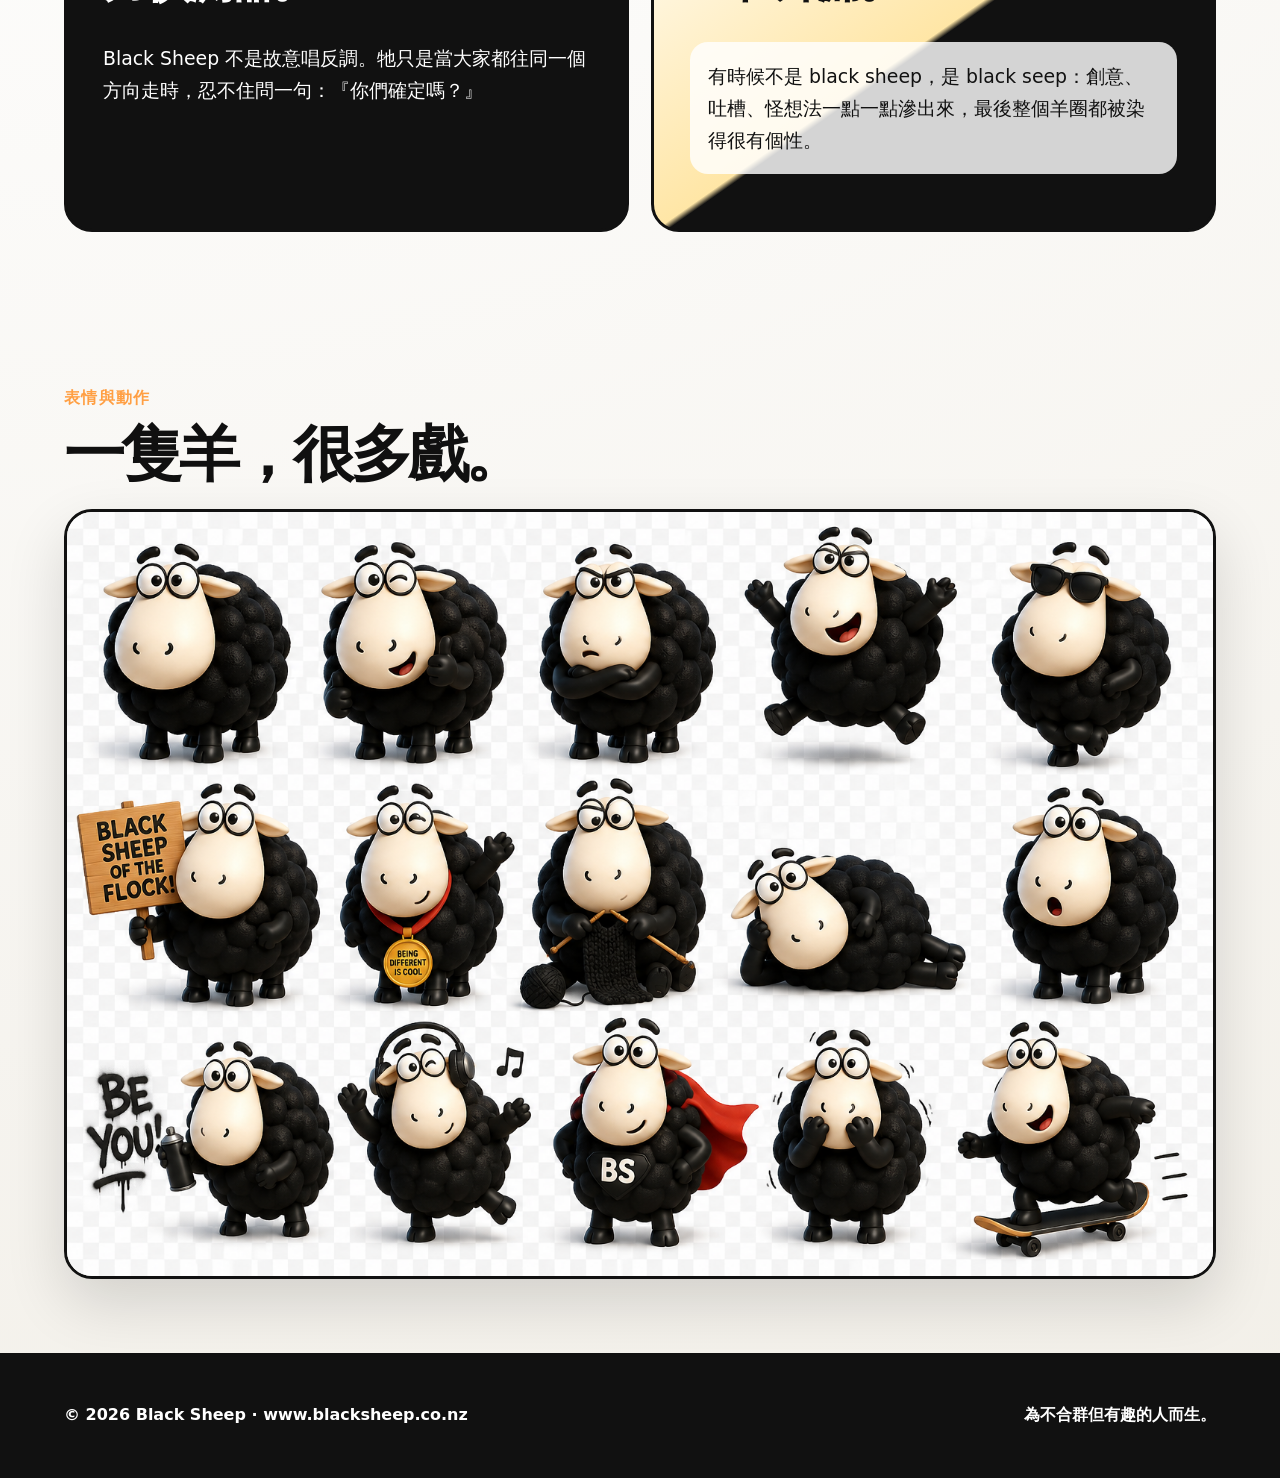
==== commit 3d94ce92: "bilingual bilingual" ====
--- a/index.html
+++ b/index.html
@@ -1 +1,85 @@
-<!doctype html><html lang="en-NZ"><head><meta charset="utf-8"><meta name="viewport" content="width=device-width,initial-scale=1"><title>Black Sheep | Cute Cartoon Mischief</title><meta name="description" content="Black Sheep is a cute, funny cartoon site for the odd one out, the harmless troublemaker, and ideas that seep out in unexpected ways."><link rel="preconnect" href="https://fonts.googleapis.com"><link rel="preconnect" href="https://fonts.gstatic.com" crossorigin><link href="https://fonts.googleapis.com/css2?family=Baloo+2:wght@600;700;800&family=Nunito:wght@500;700;900&display=swap" rel="stylesheet"><link rel="stylesheet" href="assets/css/style.css"></head><body><header><div class="wrap"><nav><a class="brand" href="index.html"><img src="assets/images/blacksheep-3d.jpeg" alt="Black Sheep logo">black sheep</a><div class="links"><a href="story.html">Story</a><a href="flock.html">Flock</a><a href="seep.html">Black Seep</a><a class="button" href="contact.html">Say baa</a></div></nav></div></header><main class="wrap"><section class="hero"><div><span class="eyebrow">🐑 Cute trouble. Good trouble.</span><h1>The black <span>sheep</span> of the internet.</h1><p>A cartoon home for the one sheep that refuses to queue properly, thinks differently, and accidentally lets good ideas <strong>seep</strong> out everywhere.</p><a class="button" href="story.html">Meet the misfit</a></div><div class="hero-card"><img src="assets/images/blacksheep-3d.jpeg" alt="3D cartoon black sheep mascot and wordmark"></div></section><section class="grid"><article class="card"><div class="icon">😇</div><h3>Not evil</h3><p>Just the classic 害群之馬 — except this one is fluffy, confused, and probably holding snacks.</p></article><article class="card"><div class="icon">🤪</div><h3>Odd by design</h3><p>Standing out is the whole brand. No boring sheep uniforms. No beige personality.</p></article><article class="card"><div class="icon">💧</div><h3>Black seep</h3><p>Ideas leak, jokes drip, creativity seeps through every tiny crack in the fence.</p></article></section><section class="section seep"><h2>One sheep. Many bad ideas. Surprisingly good results.</h2><p>Black Sheep celebrates the misfit energy behind jokes, experiments, weird branding, strange little projects, and creative rebellion.</p><button class="button" data-baa>Make it seep</button></section></main><footer><div class="wrap">© 2026 Black Sheep — www.blacksheep.co.nz · Baa responsibly.</div></footer><script src="assets/js/main.js"></script></body></html>
+<!doctype html>
+<html lang="zh-Hant" data-lang="zh">
+<head>
+  <meta charset="utf-8" />
+  <meta name="viewport" content="width=device-width, initial-scale=1" />
+  <title>Black Sheep 黑羊 | www.blacksheep.co.nz</title>
+  <meta name="description" content="Black Sheep — cute, funny, bilingual static website with black sheep jokes, refresh-random content, and cartoon illustrations." />
+  <meta property="og:title" content="Black Sheep 黑羊" />
+  <meta property="og:description" content="不合群但超有梗的黑羊網站。Refresh 每次都有新金句、新表情、新內容。" />
+  <meta property="og:image" content="assets/img/logo-3d.png" />
+  <link rel="icon" href="assets/img/logo-3d.png" />
+  <link rel="stylesheet" href="assets/css/styles.css" />
+</head>
+<body>
+  <header class="site-header">
+    <a class="brand" href="index.html" aria-label="Black Sheep home">
+      <img src="assets/img/logo-3d.png" alt="Black Sheep cartoon logo" />
+      <span>black sheep</span>
+    </a>
+    <nav class="nav">
+      <a href="#jokes" data-zh="搞笑金句" data-en="Jokes">搞笑金句</a>
+      <a href="#story" data-zh="黑羊精神" data-en="Spirit">黑羊精神</a>
+      <a href="#stickers" data-zh="表情包" data-en="Stickers">表情包</a>
+      <button id="langToggle" class="pill-button" type="button">EN</button>
+      <button id="refreshMix" class="pill-button dark" type="button" data-zh="換一批" data-en="Shuffle">換一批</button>
+    </nav>
+  </header>
+
+  <main>
+    <section class="hero">
+      <div class="hero-copy">
+        <p class="eyebrow" data-zh="www.blacksheep.co.nz" data-en="www.blacksheep.co.nz">www.blacksheep.co.nz</p>
+        <h1 data-zh="不合群，也可以很可愛。" data-en="Standing out can be ridiculously cute.">不合群，也可以很可愛。</h1>
+        <p class="lead" data-zh="這是一個關於 Black Sheep 的小宇宙：有害群之馬的幽默、有 black seep 的漏墨梗，還有每次刷新都不太一樣的黑羊金句。" data-en="A tiny universe for Black Sheep: the rebel of the flock, the accidental black seep, and a fresh set of jokes every time you refresh.">這是一個關於 Black Sheep 的小宇宙：有害群之馬的幽默、有 black seep 的漏墨梗，還有每次刷新都不太一樣的黑羊金句。</p>
+        <div class="hero-actions">
+          <a class="primary" href="#jokes" data-zh="看今天的黑羊金句" data-en="Read today’s sheep wisdom">看今天的黑羊金句</a>
+          <a class="secondary" href="#story" data-zh="了解黑羊精神" data-en="Meet the black sheep spirit">了解黑羊精神</a>
+        </div>
+      </div>
+      <div class="hero-card">
+        <img src="assets/img/logo-3d.png" alt="3D cartoon black sheep" />
+        <div class="speech" id="heroQuote">黑羊不是害群之馬，只是比較早發現這群有問題。</div>
+      </div>
+    </section>
+
+    <section class="ticker" aria-label="random black sheep lines">
+      <span id="tickerText">Loading black sheep wisdom...</span>
+    </section>
+
+    <section id="jokes" class="section">
+      <div class="section-title">
+        <p data-zh="刷新會變" data-en="Refresh-friendly">刷新會變</p>
+        <h2 data-zh="黑羊搞笑金句" data-en="Black Sheep One-liners">黑羊搞笑金句</h2>
+      </div>
+      <div class="joke-grid" id="jokeGrid"></div>
+    </section>
+
+    <section id="story" class="section split">
+      <div class="panel black-panel">
+        <h2 data-zh="害群之馬？不，是群體壓力偵測器。" data-en="Bad sheep? More like a groupthink detector.">害群之馬？不，是群體壓力偵測器。</h2>
+        <p data-zh="Black Sheep 不是故意唱反調。牠只是當大家都往同一個方向走時，忍不住問一句：『你們確定嗎？』" data-en="Black Sheep is not trying to be difficult. It simply asks, “Are we sure?” when the whole flock starts marching in one direction.">Black Sheep 不是故意唱反調。牠只是當大家都往同一個方向走時，忍不住問一句：『你們確定嗎？』</p>
+      </div>
+      <div class="panel seep-panel">
+        <h2 data-zh="Black Seep：黑色幽默正在外漏。" data-en="Black Seep: the dark humour is leaking out.">Black Seep：黑色幽默正在外漏。</h2>
+        <p data-zh="有時候不是 black sheep，是 black seep：創意、吐槽、怪想法一點一點滲出來，最後整個羊圈都被染得很有個性。" data-en="Sometimes it is not just a black sheep — it is a black seep: creativity, sarcasm, and odd ideas slowly leaking until the whole flock gets more interesting.">有時候不是 black sheep，是 black seep：創意、吐槽、怪想法一點一點滲出來，最後整個羊圈都被染得很有個性。</p>
+      </div>
+    </section>
+
+    <section id="stickers" class="section stickers">
+      <div class="section-title">
+        <p data-zh="表情與動作" data-en="Expressions & poses">表情與動作</p>
+        <h2 data-zh="一隻羊，很多戲。" data-en="One sheep, many moods.">一隻羊，很多戲。</h2>
+      </div>
+      <img src="assets/img/black-sheep-stickers.png" alt="Black sheep sticker sheet with different expressions and actions" />
+    </section>
+  </main>
+
+  <footer class="footer">
+    <p>© <span id="year"></span> Black Sheep · www.blacksheep.co.nz</p>
+    <p data-zh="為不合群但有趣的人而生。" data-en="Made for people who stand out and make it fun.">為不合群但有趣的人而生。</p>
+  </footer>
+
+  <script src="assets/js/app.js"></script>
+</body>
+</html>
--- a/assets/css/styles.css
+++ b/assets/css/styles.css
@@ -0,0 +1 @@
+:root{--ink:#101010;--cream:#fff7e8;--yellow:#ffd45d;--orange:#ff9f43;--soft:#f7f3ea;--muted:#6b6258;--card:#ffffff;--shadow:0 24px 60px rgba(0,0,0,.14);--radius:28px}*{box-sizing:border-box}body{margin:0;font-family:ui-rounded,"Arial Rounded MT Bold","Nunito",system-ui,-apple-system,BlinkMacSystemFont,"Segoe UI",sans-serif;background:radial-gradient(circle at top left,#fff4ce 0,#fff 32%,#f2efe8 100%);color:var(--ink)}a{color:inherit;text-decoration:none}.site-header{position:sticky;top:0;z-index:10;display:flex;align-items:center;justify-content:space-between;gap:20px;padding:14px 5vw;background:rgba(255,255,255,.78);backdrop-filter:blur(18px);border-bottom:2px solid rgba(0,0,0,.06)}.brand{display:flex;align-items:center;gap:12px;font-weight:950;font-size:1.35rem;letter-spacing:-.04em}.brand img{width:72px;height:46px;object-fit:contain;border-radius:14px}.nav{display:flex;align-items:center;gap:12px;flex-wrap:wrap}.nav a{font-weight:800;color:#28221b}.pill-button{border:2px solid #111;background:#fff;border-radius:999px;padding:10px 16px;font-weight:900;cursor:pointer;box-shadow:0 5px 0 #111;transition:.15s}.pill-button:active{transform:translateY(4px);box-shadow:0 1px 0 #111}.pill-button.dark{background:#111;color:#fff}.hero{display:grid;grid-template-columns:1.02fr .98fr;gap:36px;align-items:center;padding:70px 5vw 50px}.eyebrow{display:inline-block;background:var(--yellow);border:2px solid #111;border-radius:999px;padding:8px 14px;font-weight:950}.hero h1{font-size:clamp(3rem,7vw,7.2rem);line-height:.88;letter-spacing:-.08em;margin:20px 0}.lead{font-size:clamp(1.08rem,2vw,1.35rem);line-height:1.7;color:#3c352e;max-width:720px}.hero-actions{display:flex;gap:14px;flex-wrap:wrap;margin-top:28px}.primary,.secondary{border:2px solid #111;border-radius:18px;padding:14px 18px;font-weight:950}.primary{background:#111;color:#fff}.secondary{background:#fff}.hero-card{position:relative;background:#fff;border:3px solid #111;border-radius:var(--radius);box-shadow:var(--shadow);padding:24px;transform:rotate(1.2deg)}.hero-card img{width:100%;display:block;border-radius:20px}.speech{position:absolute;left:8%;bottom:-26px;right:8%;background:var(--yellow);border:3px solid #111;border-radius:24px;padding:18px;font-weight:950;font-size:1.15rem;box-shadow:0 12px 0 rgba(0,0,0,.12)}.ticker{margin:20px 5vw 0;background:#111;color:#fff;border-radius:999px;padding:16px 24px;overflow:hidden;font-weight:900;text-align:center}.section{padding:70px 5vw}.section-title p{color:var(--orange);font-weight:950;text-transform:uppercase;letter-spacing:.08em}.section-title h2{font-size:clamp(2.2rem,4.8vw,4.5rem);letter-spacing:-.06em;line-height:.95;margin:8px 0 26px}.joke-grid{display:grid;grid-template-columns:repeat(3,minmax(0,1fr));gap:18px}.joke-card{background:var(--card);border:3px solid #111;border-radius:24px;padding:24px;box-shadow:0 10px 0 #111;min-height:170px;display:flex;flex-direction:column;justify-content:space-between}.joke-card .num{font-size:.9rem;font-weight:950;color:var(--orange)}.joke-card p{font-size:1.35rem;line-height:1.35;font-weight:950;letter-spacing:-.03em}.split{display:grid;grid-template-columns:1fr 1fr;gap:22px}.panel{border-radius:var(--radius);padding:36px;border:3px solid #111;min-height:280px}.panel h2{font-size:clamp(2rem,3.5vw,3.5rem);line-height:1;letter-spacing:-.06em}.panel p{font-size:1.18rem;line-height:1.7}.black-panel{background:#111;color:#fff}.seep-panel{background:linear-gradient(145deg,#fff,#ffe6a6 50%,#111 51%,#111);color:#111}.seep-panel p{background:rgba(255,255,255,.82);padding:18px;border-radius:18px}.stickers img{width:100%;border:3px solid #111;border-radius:var(--radius);box-shadow:var(--shadow);background:#fff}.footer{padding:36px 5vw;background:#111;color:#fff;display:flex;justify-content:space-between;gap:20px;flex-wrap:wrap;font-weight:800}@media(max-width:900px){.hero,.split{grid-template-columns:1fr}.joke-grid{grid-template-columns:1fr}.site-header{align-items:flex-start;flex-direction:column}.hero{padding-top:40px}.speech{position:static;margin-top:16px}.seep-panel{background:#ffe6a6}} 
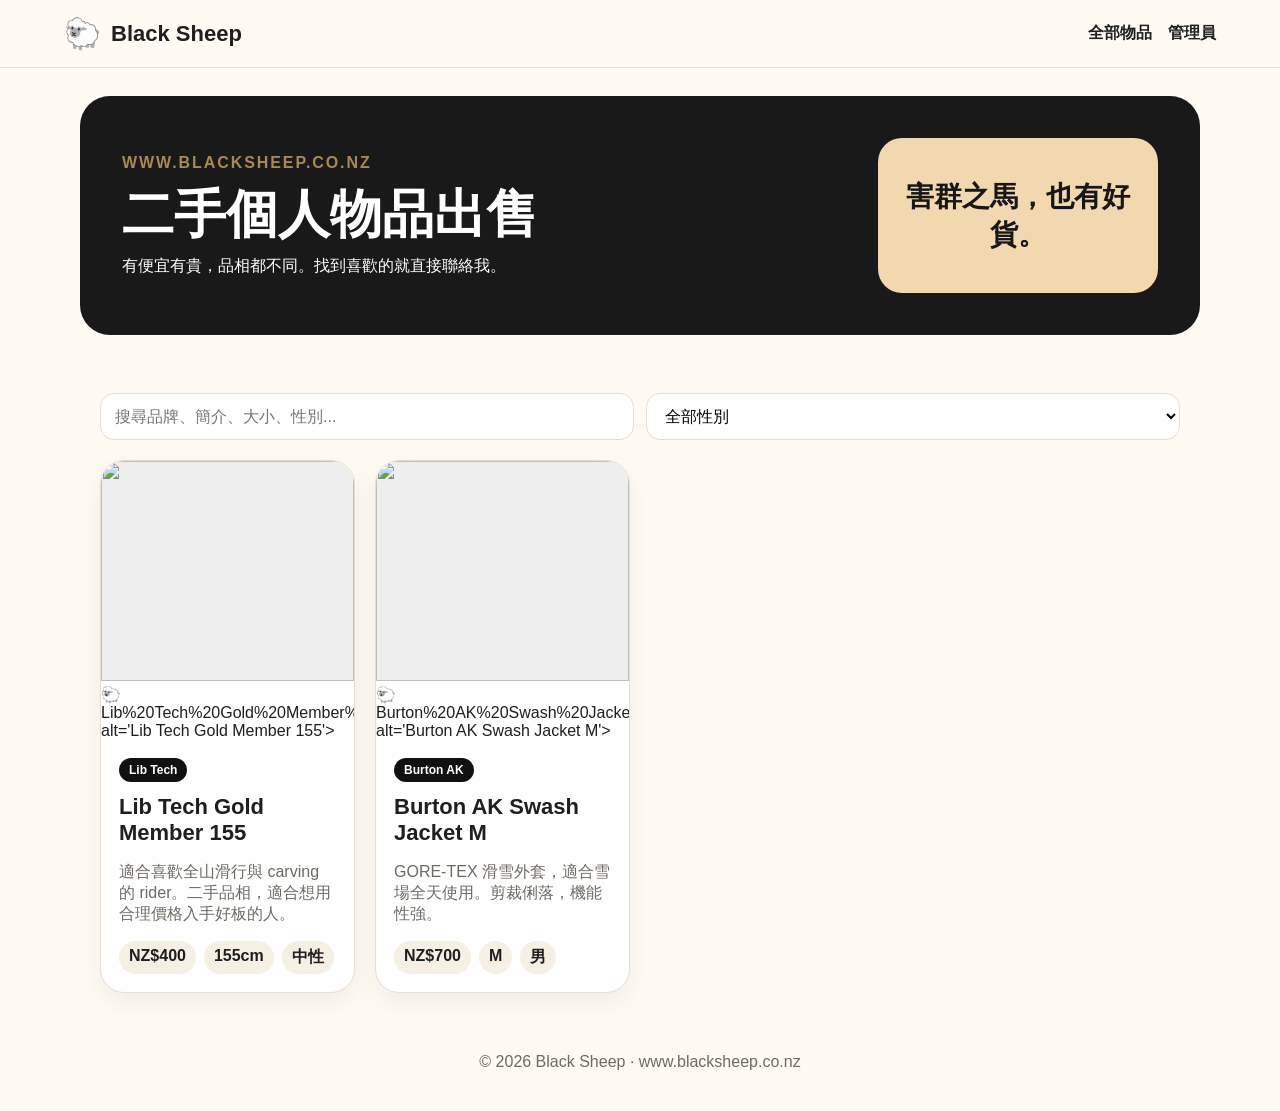
==== commit 9c705a3b: "Add files via upload" ====
--- a/index.html
+++ b/index.html
@@ -1,85 +1,35 @@
 <!doctype html>
-<html lang="zh-Hant" data-lang="zh">
+<html lang="zh-Hant">
 <head>
-  <meta charset="utf-8" />
-  <meta name="viewport" content="width=device-width, initial-scale=1" />
-  <title>Black Sheep 黑羊 | www.blacksheep.co.nz</title>
-  <meta name="description" content="Black Sheep — cute, funny, bilingual static website with black sheep jokes, refresh-random content, and cartoon illustrations." />
-  <meta property="og:title" content="Black Sheep 黑羊" />
-  <meta property="og:description" content="不合群但超有梗的黑羊網站。Refresh 每次都有新金句、新表情、新內容。" />
-  <meta property="og:image" content="assets/img/logo-3d.png" />
-  <link rel="icon" href="assets/img/logo-3d.png" />
-  <link rel="stylesheet" href="assets/css/styles.css" />
+  <meta charset="utf-8">
+  <meta name="viewport" content="width=device-width, initial-scale=1">
+  <title>Black Sheep 二手好物 | www.blacksheep.co.nz</title>
+  <meta name="description" content="Black Sheep 個人物品售賣網站，滑雪、單板、衣物與生活好物。">
+  <link rel="stylesheet" href="assets/css/style.css">
 </head>
 <body>
-  <header class="site-header">
-    <a class="brand" href="index.html" aria-label="Black Sheep home">
-      <img src="assets/img/logo-3d.png" alt="Black Sheep cartoon logo" />
-      <span>black sheep</span>
-    </a>
-    <nav class="nav">
-      <a href="#jokes" data-zh="搞笑金句" data-en="Jokes">搞笑金句</a>
-      <a href="#story" data-zh="黑羊精神" data-en="Spirit">黑羊精神</a>
-      <a href="#stickers" data-zh="表情包" data-en="Stickers">表情包</a>
-      <button id="langToggle" class="pill-button" type="button">EN</button>
-      <button id="refreshMix" class="pill-button dark" type="button" data-zh="換一批" data-en="Shuffle">換一批</button>
-    </nav>
-  </header>
-
-  <main>
-    <section class="hero">
-      <div class="hero-copy">
-        <p class="eyebrow" data-zh="www.blacksheep.co.nz" data-en="www.blacksheep.co.nz">www.blacksheep.co.nz</p>
-        <h1 data-zh="不合群，也可以很可愛。" data-en="Standing out can be ridiculously cute.">不合群，也可以很可愛。</h1>
-        <p class="lead" data-zh="這是一個關於 Black Sheep 的小宇宙：有害群之馬的幽默、有 black seep 的漏墨梗，還有每次刷新都不太一樣的黑羊金句。" data-en="A tiny universe for Black Sheep: the rebel of the flock, the accidental black seep, and a fresh set of jokes every time you refresh.">這是一個關於 Black Sheep 的小宇宙：有害群之馬的幽默、有 black seep 的漏墨梗，還有每次刷新都不太一樣的黑羊金句。</p>
-        <div class="hero-actions">
-          <a class="primary" href="#jokes" data-zh="看今天的黑羊金句" data-en="Read today’s sheep wisdom">看今天的黑羊金句</a>
-          <a class="secondary" href="#story" data-zh="了解黑羊精神" data-en="Meet the black sheep spirit">了解黑羊精神</a>
-        </div>
-      </div>
-      <div class="hero-card">
-        <img src="assets/img/logo-3d.png" alt="3D cartoon black sheep" />
-        <div class="speech" id="heroQuote">黑羊不是害群之馬，只是比較早發現這群有問題。</div>
-      </div>
-    </section>
-
-    <section class="ticker" aria-label="random black sheep lines">
-      <span id="tickerText">Loading black sheep wisdom...</span>
-    </section>
-
-    <section id="jokes" class="section">
-      <div class="section-title">
-        <p data-zh="刷新會變" data-en="Refresh-friendly">刷新會變</p>
-        <h2 data-zh="黑羊搞笑金句" data-en="Black Sheep One-liners">黑羊搞笑金句</h2>
-      </div>
-      <div class="joke-grid" id="jokeGrid"></div>
-    </section>
-
-    <section id="story" class="section split">
-      <div class="panel black-panel">
-        <h2 data-zh="害群之馬？不，是群體壓力偵測器。" data-en="Bad sheep? More like a groupthink detector.">害群之馬？不，是群體壓力偵測器。</h2>
-        <p data-zh="Black Sheep 不是故意唱反調。牠只是當大家都往同一個方向走時，忍不住問一句：『你們確定嗎？』" data-en="Black Sheep is not trying to be difficult. It simply asks, “Are we sure?” when the whole flock starts marching in one direction.">Black Sheep 不是故意唱反調。牠只是當大家都往同一個方向走時，忍不住問一句：『你們確定嗎？』</p>
-      </div>
-      <div class="panel seep-panel">
-        <h2 data-zh="Black Seep：黑色幽默正在外漏。" data-en="Black Seep: the dark humour is leaking out.">Black Seep：黑色幽默正在外漏。</h2>
-        <p data-zh="有時候不是 black sheep，是 black seep：創意、吐槽、怪想法一點一點滲出來，最後整個羊圈都被染得很有個性。" data-en="Sometimes it is not just a black sheep — it is a black seep: creativity, sarcasm, and odd ideas slowly leaking until the whole flock gets more interesting.">有時候不是 black sheep，是 black seep：創意、吐槽、怪想法一點一點滲出來，最後整個羊圈都被染得很有個性。</p>
-      </div>
-    </section>
-
-    <section id="stickers" class="section stickers">
-      <div class="section-title">
-        <p data-zh="表情與動作" data-en="Expressions & poses">表情與動作</p>
-        <h2 data-zh="一隻羊，很多戲。" data-en="One sheep, many moods.">一隻羊，很多戲。</h2>
-      </div>
-      <img src="assets/img/black-sheep-stickers.png" alt="Black sheep sticker sheet with different expressions and actions" />
-    </section>
-  </main>
-
-  <footer class="footer">
-    <p>© <span id="year"></span> Black Sheep · www.blacksheep.co.nz</p>
-    <p data-zh="為不合群但有趣的人而生。" data-en="Made for people who stand out and make it fun.">為不合群但有趣的人而生。</p>
-  </footer>
-
-  <script src="assets/js/app.js"></script>
+<header class="site-header">
+  <a class="brand" href="index.html"><span class="logo">🐑</span><span>Black Sheep</span></a>
+  <nav><a href="index.html">全部物品</a><a href="admin.html">管理員</a></nav>
+</header>
+<section class="hero">
+  <div>
+    <p class="eyebrow">www.blacksheep.co.nz</p>
+    <h1>二手個人物品出售</h1>
+    <p>有便宜有貴，品相都不同。找到喜歡的就直接聯絡我。</p>
+  </div>
+  <div class="hero-card">害群之馬，也有好貨。</div>
+</section>
+<main class="container">
+  <div class="toolbar">
+    <input id="search" placeholder="搜尋品牌、簡介、大小、性別...">
+    <select id="genderFilter"><option value="">全部性別</option><option>男</option><option>女</option><option>中性</option><option>兒童</option></select>
+  </div>
+  <section id="itemsGrid" class="grid"></section>
+  <p id="emptyState" class="empty hidden">暫時沒有物品。</p>
+</main>
+<footer>© <span id="year"></span> Black Sheep · www.blacksheep.co.nz</footer>
+<script src="assets/js/data.js"></script>
+<script src="assets/js/app.js"></script>
 </body>
 </html>
--- a/assets/css/style.css
+++ b/assets/css/style.css
@@ -0,0 +1 @@
+:root{--ink:#1f1f1f;--muted:#6f6a63;--paper:#fffaf2;--card:#ffffff;--line:#e8ded0;--accent:#111;--warm:#f1d8ae}*{box-sizing:border-box}body{margin:0;font-family:-apple-system,BlinkMacSystemFont,'Segoe UI','Noto Sans TC',Arial,sans-serif;background:var(--paper);color:var(--ink)}a{color:inherit;text-decoration:none}.site-header{position:sticky;top:0;z-index:2;display:flex;justify-content:space-between;align-items:center;padding:16px 5vw;background:rgba(255,250,242,.92);backdrop-filter:blur(10px);border-bottom:1px solid var(--line)}.brand{display:flex;align-items:center;gap:10px;font-weight:900;font-size:22px}.logo{font-size:30px}nav{display:flex;gap:16px;font-weight:700}.hero{margin:28px auto 18px;max-width:1120px;padding:42px;display:grid;grid-template-columns:1fr 280px;gap:24px;background:#191919;color:white;border-radius:30px}.hero h1{font-size:52px;line-height:1;margin:8px 0}.eyebrow{letter-spacing:.12em;text-transform:uppercase;color:#a78956;font-weight:800}.hero-card{background:var(--warm);color:#171717;border-radius:24px;padding:28px;font-size:28px;font-weight:900;display:grid;place-items:center;text-align:center}.container{max-width:1120px;margin:0 auto;padding:20px}.toolbar{display:flex;gap:12px;margin:20px 0}.toolbar input,.toolbar select,input,select,textarea{width:100%;padding:13px 14px;border:1px solid var(--line);border-radius:14px;background:white;font:inherit}.grid{display:grid;grid-template-columns:repeat(auto-fill,minmax(250px,1fr));gap:20px}.card{background:var(--card);border:1px solid var(--line);border-radius:24px;overflow:hidden;box-shadow:0 10px 28px rgba(0,0,0,.06);transition:.2s}.card:hover{transform:translateY(-3px)}.card img{width:100%;height:220px;object-fit:cover;background:#eee}.card-body{padding:18px}.badge{display:inline-block;background:#111;color:white;padding:5px 10px;border-radius:999px;font-size:12px;font-weight:800}.card h2{margin:12px 0 6px;font-size:22px}.card p{color:var(--muted);min-height:46px}.meta{display:flex;gap:8px;flex-wrap:wrap;font-weight:800}.meta span{background:#f6efe4;border-radius:999px;padding:6px 10px}.detail{display:grid;grid-template-columns:1.1fr .9fr;gap:24px}.gallery{display:grid;gap:14px}.gallery img{width:100%;border-radius:24px;border:1px solid var(--line);background:white}.panel{background:white;border:1px solid var(--line);border-radius:24px;padding:24px;box-shadow:0 10px 28px rgba(0,0,0,.05)}.detail-info{height:max-content;position:sticky;top:90px}.detail-info h1{font-size:42px;margin:0}.price{font-size:32px;font-weight:900;margin:16px 0}dl{display:grid;grid-template-columns:100px 1fr;gap:10px;border-top:1px solid var(--line);padding-top:18px}dt{color:var(--muted);font-weight:800}dd{margin:0}.button,button,.importBtn{display:inline-flex;align-items:center;justify-content:center;border:0;border-radius:14px;background:#111;color:white;padding:12px 16px;font-weight:900;cursor:pointer;font:inherit}.small{padding:9px 12px}.secondary{background:#f0e7da;color:#111}.danger{background:#b3261e}.hidden{display:none!important}.narrow{max-width:460px;margin:40px auto}.muted,.hint{color:var(--muted);font-size:14px}.form-grid{display:grid;grid-template-columns:repeat(2,1fr);gap:14px;margin-bottom:22px}label{font-weight:800}.wide{grid-column:1/-1}.actions{display:flex;gap:10px;flex-wrap:wrap}.importBtn input{display:none}.admin-head{display:flex;justify-content:space-between;align-items:center}.admin-list{display:grid;gap:12px}.admin-row{display:grid;grid-template-columns:96px 1fr auto;gap:14px;align-items:center;background:white;border:1px solid var(--line);border-radius:18px;padding:12px}.admin-row img{width:96px;height:72px;object-fit:cover;border-radius:12px}.row-actions{display:flex;gap:8px;flex-wrap:wrap}.empty{text-align:center;color:var(--muted);padding:30px}footer{text-align:center;color:var(--muted);padding:40px 20px}@media(max-width:760px){.hero,.detail{grid-template-columns:1fr}.hero{padding:28px}.hero h1{font-size:38px}.toolbar,.admin-row{grid-template-columns:1fr;display:grid}.form-grid{grid-template-columns:1fr}.detail-info{position:static}.admin-row{grid-template-columns:80px 1fr}.row-actions{grid-column:1/-1}.site-header{align-items:flex-start;gap:10px;flex-direction:column}}
